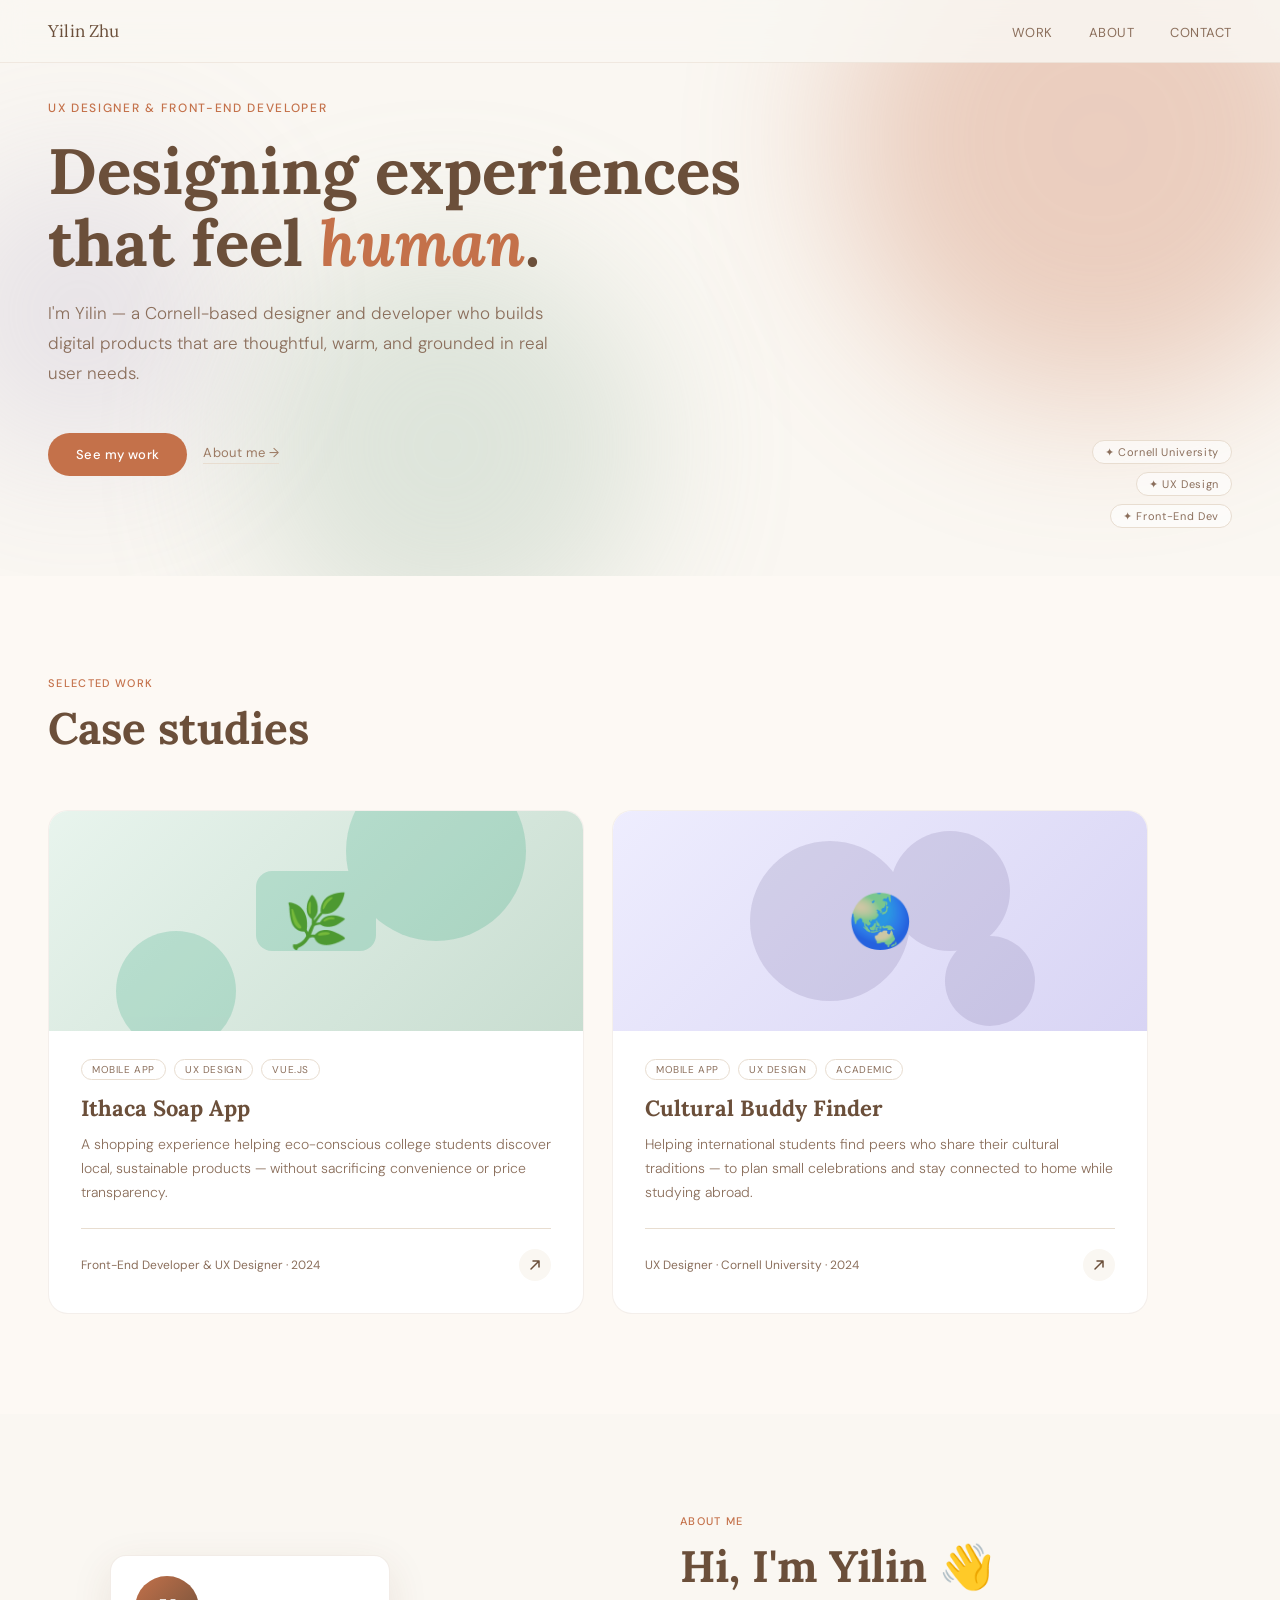
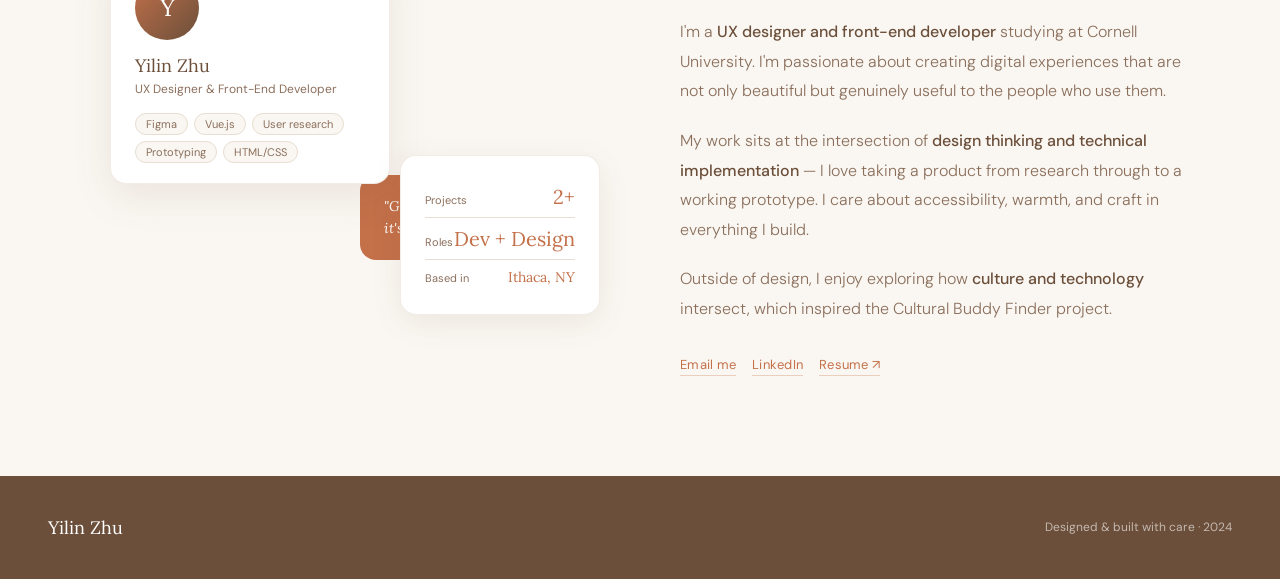
==== index.html @ 204268f4 "Edit the css style and connect all pages" ====
<!DOCTYPE html>
<html lang="en">
<head>
  <meta charset="UTF-8">
  <meta name="viewport" content="width=device-width, initial-scale=1.0">
  <title>Yilin Zhu — Portfolio</title>
  <link href="https://fonts.googleapis.com/css2?family=Lora:ital,wght@0,400;0,500;1,400&family=DM+Sans:wght@300;400;500&display=swap" rel="stylesheet">
  <link rel="stylesheet" href="styles/style.css">
</head>
<body>

  <!-- NAV -->
  <nav>
    <div class="nav-name">Yilin Zhu</div>
    <ul class="nav-links">
      <li><a href="#work">Work</a></li>
      <li><a href="#about">About</a></li>
      <li><a href="mailto:hello@yilinzhu.com">Contact</a></li>
    </ul>
  </nav>

  <!-- HERO -->
  <section class="hero" id="home">
    <div class="hero-bg">
      <div class="hero-blob hero-blob-1"></div>
      <div class="hero-blob hero-blob-2"></div>
      <div class="hero-blob hero-blob-3"></div>
    </div>
    <div class="hero-content">
      <p class="hero-eyebrow">UX Designer & Front-End Developer</p>
      <h1 class="hero-title">
        Designing experiences<br>
        that feel <em>human</em>.
      </h1>
      <p class="hero-desc">
        I'm Yilin — a Cornell-based designer and developer who builds digital products that are thoughtful, warm, and grounded in real user needs.
      </p>
      <div class="hero-cta">
        <a href="#work" class="btn-primary">See my work</a>
        <a href="#about" class="btn-ghost">About me →</a>
      </div>
    </div>
    <div class="hero-tags">
      <span class="hero-tag">✦ Cornell University</span>
      <span class="hero-tag">✦ UX Design</span>
      <span class="hero-tag">✦ Front-End Dev</span>
    </div>
  </section>

  <!-- CASE STUDIES -->
  <section class="cases" id="work">
    <div class="section-label">Selected work</div>
    <h2 class="section-title">Case studies</h2>

    <div class="cases-grid">

      <!-- Ithaca Soap -->
      <a class="case-card reveal" href="ithaca-soap.html" tabindex="0">
        <div class="case-thumb case-thumb-soap">
          <div class="case-thumb-decoration">
            <svg viewBox="0 0 400 220" xmlns="http://www.w3.org/2000/svg">
              <circle cx="320" cy="40" r="90" fill="#1D9E75"/>
              <circle cx="60" cy="180" r="60" fill="#1D9E75"/>
              <rect x="140" y="60" width="120" height="80" rx="16" fill="#1D9E75"/>
            </svg>
          </div>
          <span>🌿</span>
        </div>
        <div class="case-body">
          <div class="case-tags">
            <span class="case-tag">Mobile app</span>
            <span class="case-tag">UX design</span>
            <span class="case-tag">Vue.js</span>
          </div>
          <h3 class="case-title">Ithaca Soap App</h3>
          <p class="case-desc">A shopping experience helping eco-conscious college students discover local, sustainable products — without sacrificing convenience or price transparency.</p>
          <div class="case-footer">
            <span class="case-role">Front-End Developer & UX Designer · 2024</span>
            <div class="case-arrow">
              <svg width="14" height="14" viewBox="0 0 14 14" fill="none">
                <path d="M3 11L11 3M11 3H5M11 3V9" stroke="var(--brown)" stroke-width="1.5" stroke-linecap="round" stroke-linejoin="round"/>
              </svg>
            </div>
          </div>
        </div>
      </a>

      <!-- Cultural Buddy -->
      <a class="case-card reveal" href="cultural-buddy.html" tabindex="0" style="transition-delay: 0.1s">
        <div class="case-thumb case-thumb-buddy">
          <div class="case-thumb-decoration">
            <svg viewBox="0 0 400 220" xmlns="http://www.w3.org/2000/svg">
              <circle cx="150" cy="110" r="80" fill="#7A6E9E"/>
              <circle cx="270" cy="80" r="60" fill="#7A6E9E"/>
              <circle cx="310" cy="170" r="45" fill="#7A6E9E"/>
            </svg>
          </div>
          <span>🌏</span>
        </div>
        <div class="case-body">
          <div class="case-tags">
            <span class="case-tag">Mobile app</span>
            <span class="case-tag">UX design</span>
            <span class="case-tag">Academic</span>
          </div>
          <h3 class="case-title">Cultural Buddy Finder</h3>
          <p class="case-desc">Helping international students find peers who share their cultural traditions — to plan small celebrations and stay connected to home while studying abroad.</p>
          <div class="case-footer">
            <span class="case-role">UX Designer · Cornell University · 2024</span>
            <div class="case-arrow">
              <svg width="14" height="14" viewBox="0 0 14 14" fill="none">
                <path d="M3 11L11 3M11 3H5M11 3V9" stroke="var(--brown)" stroke-width="1.5" stroke-linecap="round" stroke-linejoin="round"/>
              </svg>
            </div>
          </div>
        </div>
      </a>

    </div>
  </section>

  <!-- ABOUT -->
  <section id="about" style="background: var(--cream);">
    <div class="about">
      <div class="about-visual reveal">
        <div class="about-card about-card-main">
          <div class="about-avatar">Y</div>
          <div class="about-card-name">Yilin Zhu</div>
          <div class="about-card-role">UX Designer & Front-End Developer</div>
          <div class="about-card-skills">
            <span class="skill-chip">Figma</span>
            <span class="skill-chip">Vue.js</span>
            <span class="skill-chip">User research</span>
            <span class="skill-chip">Prototyping</span>
            <span class="skill-chip">HTML/CSS</span>
          </div>
        </div>
        <div class="about-card about-card-stats">
          <div class="stat-row">
            <span class="stat-label">Projects</span>
            <span class="stat-num">2+</span>
          </div>
          <div class="stat-row">
            <span class="stat-label">Roles</span>
            <span class="stat-num">Dev + Design</span>
          </div>
          <div class="stat-row">
            <span class="stat-label">Based in</span>
            <span class="stat-num" style="font-size:14px">Ithaca, NY</span>
          </div>
        </div>
        <div class="about-card about-card-quote">
          <p>"Good design is felt before it's understood."</p>
        </div>
      </div>
      <div class="about-text reveal" style="transition-delay: 0.15s">
        <div class="section-label">About me</div>
        <h2 class="section-title" style="margin-bottom: 24px;">Hi, I'm Yilin 👋</h2>
        <p>I'm a <strong>UX designer and front-end developer</strong> studying at Cornell University. I'm passionate about creating digital experiences that are not only beautiful but genuinely useful to the people who use them.</p>
        <p>My work sits at the intersection of <strong>design thinking and technical implementation</strong> — I love taking a product from research through to a working prototype. I care about accessibility, warmth, and craft in everything I build.</p>
        <p>Outside of design, I enjoy exploring how <strong>culture and technology</strong> intersect, which inspired the Cultural Buddy Finder project.</p>
        <div class="about-links">
          <a href="mailto:hello@yilinzhu.com" class="about-link">Email me</a>
          <a href="#" class="about-link">LinkedIn</a>
          <a href="#" class="about-link">Resume ↗</a>
        </div>
      </div>
    </div>
  </section>

  <!-- FOOTER -->
  <footer>
    <div class="footer-name">Yilin Zhu</div>
    <div class="footer-note">Designed & built with care · 2024</div>
  </footer>

  <script>
    // Scroll reveal
    const reveals = document.querySelectorAll('.reveal');
    const observer = new IntersectionObserver((entries) => {
      entries.forEach(entry => {
        if (entry.isIntersecting) {
          entry.target.classList.add('visible');
        }
      });
    }, { threshold: 0.12 });

    reveals.forEach(el => observer.observe(el));
  </script>

</body>
</html>
---- styles/style.css ----
/* ==========================================
   UNIFIED STYLESHEET FOR PORTFOLIO
   ========================================== */

:root {
  --cream: #FAF7F2;
  --warm-white: #FDF9F4;
  --sand: #E8DDD0;
  --terracotta: #C4714A;
  --terracotta-light: #D4896A;
  --brown: #6B4F3A;
  --brown-light: #9C7A63;
  --text: #2E1F14;
  --text-muted: #8B6F5C;
  --accent: #7A6E9E;
  --accent-light: #C8C2DC;
  --green: #6B8F71;
  --green-light: #C8DDD0;
}

* { margin: 0; padding: 0; box-sizing: border-box; }
html { scroll-behavior: smooth; }

body {
  font-family: 'DM Sans', sans-serif;
  background: var(--cream);
  color: var(--text);
  overflow-x: hidden;
}

/* ==========================================
   NAVIGATION
   ========================================== */
nav {
  position: fixed;
  top: 0; left: 0; right: 0;
  z-index: 100;
  padding: 20px 48px;
  display: flex;
  justify-content: space-between;
  align-items: center;
  background: rgba(250, 247, 242, 0.85);
  backdrop-filter: blur(12px);
  border-bottom: 1px solid rgba(180,150,120,0.15);
}

.nav-name {
  font-family: 'Lora', serif;
  font-size: 17px;
  color: var(--brown);
  text-decoration: none;
  letter-spacing: 0.01em;
}

.nav-links {
  display: flex;
  gap: 36px;
  list-style: none;
}

.nav-links a {
  font-size: 13px;
  font-weight: 400;
  color: var(--text-muted);
  text-decoration: none;
  letter-spacing: 0.04em;
  text-transform: uppercase;
  transition: color 0.2s;
}

.nav-links a:hover { color: var(--terracotta); }

.nav-back {
  font-size: 13px;
  color: var(--text-muted);
  text-decoration: none;
  display: flex;
  align-items: center;
  gap: 6px;
  transition: color 0.2s;
}
.nav-back:hover { color: var(--terracotta); }

/* ==========================================
   HERO SECTION
   ========================================== */
.hero {
  position: relative;
  overflow: hidden;
}

/* Hero for index.html */
.hero-homepage {
  min-height: 100vh;
  display: flex;
  align-items: center;
  padding: 120px 48px 80px;
}

/* Hero backgrounds */
.hero-bg {
  position: absolute;
  inset: 0;
  z-index: 0;
}

.hero-blob {
  position: absolute;
  border-radius: 50%;
  filter: blur(80px);
  opacity: 0.35;
}

.hero-blob-1 {
  width: 520px; height: 520px;
  background: radial-gradient(circle, #D4896A, #C4714A);
  top: -120px; right: -80px;
}

.hero-blob-2 {
  width: 380px; height: 380px;
  background: radial-gradient(circle, var(--green-light), var(--green));
  bottom: -60px; left: 20%;
}

.hero-blob-3 {
  width: 280px; height: 280px;
  background: radial-gradient(circle, var(--accent-light), var(--accent));
  top: 30%; left: -60px;
  opacity: 0.25;
}

.hero-content {
  position: relative;
  z-index: 1;
  max-width: 780px;
}

.hero-eyebrow {
  font-size: 12px;
  letter-spacing: 0.14em;
  text-transform: uppercase;
  color: var(--terracotta);
  margin-bottom: 20px;
  font-weight: 500;
  opacity: 0;
  animation: fadeUp 0.7s ease forwards 0.1s;
}

.hero-title {
  font-family: 'Lora', serif;
  font-size: clamp(44px, 6vw, 76px);
  line-height: 1.12;
  color: var(--brown);
  margin-bottom: 28px;
  opacity: 0;
  animation: fadeUp 0.7s ease forwards 0.25s;
}

.hero-title em {
  font-style: italic;
  color: var(--terracotta);
}

.hero h1 {
  font-family: 'Lora', serif;
  font-size: clamp(36px, 5vw, 64px);
  color: var(--brown);
  line-height: 1.12;
  margin-bottom: 20px;
}

.hero-desc {
  font-size: 17px;
  line-height: 1.75;
  color: var(--text-muted);
  max-width: 520px;
  margin-bottom: 44px;
  font-weight: 300;
  opacity: 0;
  animation: fadeUp 0.7s ease forwards 0.4s;
}

.hero-summary {
  font-size: 17px;
  line-height: 1.8;
  color: var(--text-muted);
  max-width: 560px;
  font-weight: 300;
  margin-bottom: 48px;
}

.hero-meta {
  display: flex;
  gap: 8px;
  flex-wrap: wrap;
  margin-bottom: 20px;
}

.pill {
  font-size: 11px;
  letter-spacing: 0.06em;
  text-transform: uppercase;
  padding: 4px 12px;
  border-radius: 20px;
  border: 1px solid rgba(122,110,158,0.35);
  color: var(--accent);
  background: rgba(122,110,158,0.08);
}

.hero-meta-grid {
  display: grid;
  grid-template-columns: repeat(3, auto);
  gap: 40px;
  max-width: 540px;
  margin: 0 auto;
}

.hero-buddy .hero-meta-grid,
.hero-soap .hero-meta-grid {
  justify-items: center;
}

.meta-item-label {
  font-size: 10px;
  letter-spacing: 0.1em;
  text-transform: uppercase;
  color: var(--text-muted);
  margin-bottom: 4px;
}

.meta-item-value {
  font-size: 14px;
  color: var(--brown);
  font-weight: 400;
}

.hero-cta {
  display: flex;
  gap: 16px;
  align-items: center;
  opacity: 0;
  animation: fadeUp 0.7s ease forwards 0.55s;
}

.hero-tags {
  position: absolute;
  bottom: 48px;
  right: 48px;
  display: flex;
  flex-direction: column;
  gap: 8px;
  align-items: flex-end;
  opacity: 0;
  animation: fadeUp 0.7s ease forwards 0.7s;
}

.hero-tag {
  font-size: 11px;
  letter-spacing: 0.06em;
  color: var(--text-muted);
  background: rgba(255,255,255,0.6);
  border: 1px solid var(--sand);
  border-radius: 20px;
  padding: 4px 12px;
}

/* Hero backgrounds for case study pages */
.hero-soap {
  padding: 140px 48px 80px;
  background: linear-gradient(160deg, #E8F4ED 0%, var(--cream) 60%);
  text-align: center;
  display: flex;
  flex-direction: column;
  align-items: center;
}

.hero-buddy {
  padding: 140px 48px 80px;
  background: linear-gradient(160deg, #EEEDFE 0%, var(--cream) 65%);
  text-align: center;
  display: flex;
  flex-direction: column;
  align-items: center;
}

.hero-soap::after {
  content: '';
  position: absolute;
  width: 500px; height: 500px;
  border-radius: 50%;
  background: radial-gradient(circle, rgba(107,143,113,0.18), transparent);
  top: -100px; right: -100px;
  pointer-events: none;
}

.hero-buddy::after {
  content: '';
  position: absolute;
  width: 500px; height: 500px;
  border-radius: 50%;
  background: radial-gradient(circle, rgba(122,110,158,0.15), transparent);
  top: -100px; right: -100px;
  pointer-events: none;
}

/* ==========================================
   BUTTONS
   ========================================== */
.btn-primary {
  display: inline-block;
  padding: 13px 28px;
  background: var(--terracotta);
  color: white;
  border-radius: 32px;
  text-decoration: none;
  font-size: 13px;
  font-weight: 500;
  letter-spacing: 0.03em;
  transition: background 0.2s, transform 0.2s;
}

.btn-primary:hover {
  background: var(--terracotta-light);
  transform: translateY(-2px);
}

.btn-ghost {
  font-size: 13px;
  color: var(--brown-light);
  text-decoration: none;
  letter-spacing: 0.03em;
  border-bottom: 1px solid var(--sand);
  padding-bottom: 2px;
  transition: color 0.2s, border-color 0.2s;
}

.btn-ghost:hover {
  color: var(--terracotta);
  border-color: var(--terracotta);
}

/* ==========================================
   SECTIONS & CONTENT
   ========================================== */
section {
  padding: 100px 48px;
}

.content {
  max-width: 760px;
  margin: 0 auto;
  padding: 80px 48px;
}

.section {
  margin-bottom: 72px;
}

.section-label {
  font-size: 11px;
  letter-spacing: 0.12em;
  text-transform: uppercase;
  color: var(--terracotta);
  font-weight: 500;
  margin-bottom: 12px;
}

.section-title {
  font-family: 'Lora', serif;
  font-size: clamp(28px, 3.5vw, 44px);
  color: var(--brown);
  line-height: 1.2;
  margin-bottom: 56px;
}

.section h2 {
  font-family: 'Lora', serif;
  font-size: 28px;
  color: var(--brown);
  margin-bottom: 20px;
  line-height: 1.3;
}

.section p {
  font-size: 15px;
  line-height: 1.85;
  color: var(--text-muted);
  font-weight: 300;
  margin-bottom: 16px;
}

.section p:last-child { margin-bottom: 0; }

/* ==========================================
   CASE STUDIES (INDEX PAGE)
   ========================================== */
.cases { background: var(--warm-white); }

.cases-grid {
  display: grid;
  grid-template-columns: repeat(2, 1fr);
  gap: 28px;
  max-width: 1100px;
}

.case-card {
  background: white;
  border-radius: 20px;
  overflow: hidden;
  border: 1px solid rgba(180,150,120,0.15);
  transition: transform 0.3s ease, box-shadow 0.3s ease;
  cursor: pointer;
  text-decoration: none;
  display: block;
  color: inherit;
}

.case-card:hover {
  transform: translateY(-6px);
  box-shadow: 0 24px 60px rgba(100,60,30,0.12);
}

.case-thumb {
  height: 220px;
  display: flex;
  align-items: center;
  justify-content: center;
  font-size: 52px;
  position: relative;
  overflow: hidden;
}

.case-thumb-soap {
  background: linear-gradient(135deg, #E8F4ED 0%, #C8DDD0 100%);
}

.case-thumb-buddy {
  background: linear-gradient(135deg, #EEEDFE 0%, #D8D4F4 100%);
}

.case-thumb-decoration {
  position: absolute;
  inset: 0;
  opacity: 0.2;
}

.case-thumb-decoration svg { width: 100%; height: 100%; }

.case-body { padding: 28px 32px 32px; }

.case-tags {
  display: flex;
  gap: 8px;
  flex-wrap: wrap;
  margin-bottom: 14px;
}

.case-tag {
  font-size: 10px;
  letter-spacing: 0.06em;
  text-transform: uppercase;
  padding: 3px 10px;
  border-radius: 20px;
  border: 1px solid var(--sand);
  color: var(--text-muted);
}

.case-title {
  font-family: 'Lora', serif;
  font-size: 22px;
  color: var(--brown);
  margin-bottom: 10px;
  line-height: 1.3;
}

.case-desc {
  font-size: 14px;
  line-height: 1.7;
  color: var(--text-muted);
  font-weight: 300;
}

.case-footer {
  display: flex;
  justify-content: space-between;
  align-items: center;
  margin-top: 24px;
  padding-top: 20px;
  border-top: 1px solid var(--sand);
}

.case-role {
  font-size: 12px;
  color: var(--text-muted);
}

.case-arrow {
  width: 32px;
  height: 32px;
  border-radius: 50%;
  background: var(--cream);
  display: flex;
  align-items: center;
  justify-content: center;
  transition: background 0.2s, transform 0.2s;
}

.case-card:hover .case-arrow {
  background: var(--terracotta);
}

.case-card:hover .case-arrow svg path {
  stroke: white;
}

/* ==========================================
   ABOUT SECTION
   ========================================== */
.about {
  display: grid;
  grid-template-columns: 1fr 1fr;
  gap: 80px;
  align-items: center;
  max-width: 1100px;
  margin: 0 auto;
}

.about-visual {
  position: relative;
  height: 460px;
}

.about-card {
  position: absolute;
  background: white;
  border-radius: 16px;
  border: 1px solid rgba(180,150,120,0.18);
  padding: 20px 24px;
}

.about-card-main {
  width: 280px;
  top: 40px;
  left: 20px;
  z-index: 2;
  box-shadow: 0 12px 40px rgba(100,60,30,0.1);
}

.about-avatar {
  width: 64px;
  height: 64px;
  border-radius: 50%;
  background: linear-gradient(135deg, var(--terracotta), var(--brown));
  display: flex;
  align-items: center;
  justify-content: center;
  font-family: 'Lora', serif;
  font-size: 24px;
  color: white;
  margin-bottom: 14px;
}

.about-card-name {
  font-family: 'Lora', serif;
  font-size: 18px;
  color: var(--brown);
  margin-bottom: 4px;
}

.about-card-role {
  font-size: 12px;
  color: var(--text-muted);
  margin-bottom: 16px;
}

.about-card-skills {
  display: flex;
  flex-wrap: wrap;
  gap: 6px;
}

.skill-chip {
  font-size: 11px;
  padding: 3px 10px;
  border-radius: 20px;
  background: var(--cream);
  border: 1px solid var(--sand);
  color: var(--text-muted);
}

.about-card-stats {
  width: 200px;
  bottom: 60px;
  right: 0;
  z-index: 3;
  box-shadow: 0 8px 32px rgba(100,60,30,0.09);
}

.stat-row {
  display: flex;
  justify-content: space-between;
  align-items: baseline;
  padding: 8px 0;
  border-bottom: 1px solid var(--sand);
}

.stat-row:last-child { border-bottom: none; }

.stat-num {
  font-family: 'Lora', serif;
  font-size: 20px;
  color: var(--terracotta);
}

.stat-label {
  font-size: 11px;
  color: var(--text-muted);
}

.about-card-quote {
  width: 220px;
  top: 260px;
  right: 20px;
  background: var(--terracotta);
  border: none;
  z-index: 1;
}

.about-card-quote p {
  font-family: 'Lora', serif;
  font-style: italic;
  font-size: 14px;
  color: white;
  line-height: 1.6;
}

.about-text p {
  font-size: 16px;
  line-height: 1.85;
  color: var(--text-muted);
  font-weight: 300;
  margin-bottom: 20px;
}

.about-text p strong {
  color: var(--brown);
  font-weight: 500;
}

.about-links {
  display: flex;
  gap: 16px;
  margin-top: 32px;
}

.about-link {
  font-size: 13px;
  color: var(--terracotta);
  text-decoration: none;
  border-bottom: 1px solid rgba(196,113,74,0.3);
  padding-bottom: 2px;
  letter-spacing: 0.02em;
  transition: border-color 0.2s;
}

.about-link:hover { border-color: var(--terracotta); }

/* ==========================================
   CASE STUDY CONTENT
   ========================================== */

/* Callout boxes */
.callout {
  background: var(--warm-white);
  border-left: 3px solid var(--accent);
  border-radius: 0 12px 12px 0;
  padding: 20px 24px;
  margin: 24px 0;
}

.callout p {
  font-family: 'Lora', serif;
  font-style: italic;
  font-size: 16px;
  color: var(--brown);
  line-height: 1.7;
  margin: 0;
}

/* Challenges */
.challenges { margin-top: 20px; display: flex; flex-direction: column; gap: 12px; }

.challenge-card {
  background: var(--warm-white);
  border: 1px solid var(--sand);
  border-radius: 12px;
  padding: 18px 20px;
  display: grid;
  grid-template-columns: 32px 1fr;
  gap: 14px;
  align-items: start;
}

.challenge-num {
  width: 28px; height: 28px;
  border-radius: 50%;
  background: rgba(122,110,158,0.12);
  display: flex;
  align-items: center;
  justify-content: center;
  font-size: 12px;
  font-weight: 500;
  color: var(--accent);
  flex-shrink: 0;
}

.challenge-title {
  font-size: 14px;
  font-weight: 500;
  color: var(--brown);
  margin-bottom: 4px;
}

.challenge-desc {
  font-size: 13px;
  line-height: 1.65;
  color: var(--text-muted);
  font-weight: 300;
}

/* Insights */
.insights-list { margin-top: 20px; display: flex; flex-direction: column; gap: 10px; }

.insight-item {
  display: flex;
  gap: 12px;
  align-items: start;
  padding: 14px 18px;
  background: var(--warm-white);
  border-radius: 10px;
  border: 1px solid var(--sand);
}

.insight-dot {
  width: 8px; height: 8px;
  border-radius: 50%;
  background: var(--accent);
  flex-shrink: 0;
  margin-top: 5px;
}

.insight-text {
  font-size: 14px;
  line-height: 1.65;
  color: var(--text-muted);
  font-weight: 300;
}

/* Persona cards */
.persona-card {
  background: var(--warm-white);
  border: 1px solid var(--sand);
  border-radius: 16px;
  padding: 28px;
  display: grid;
  grid-template-columns: auto 1fr;
  gap: 24px;
  align-items: start;
  margin-top: 20px;
}

.persona-avatar {
  width: 72px; height: 72px;
  border-radius: 50%;
  background: linear-gradient(135deg, var(--accent-light), var(--accent));
  display: flex;
  align-items: center;
  justify-content: center;
  font-size: 28px;
}

.persona-name {
  font-family: 'Lora', serif;
  font-size: 18px;
  color: var(--brown);
  margin-bottom: 4px;
}

.persona-role {
  font-size: 13px;
  color: var(--text-muted);
  margin-bottom: 14px;
}

.persona-needs { list-style: none; }

.persona-needs li {
  font-size: 13px;
  color: var(--text-muted);
  line-height: 1.6;
  padding: 4px 0 4px 16px;
  position: relative;
}

.persona-needs li::before {
  content: '✦';
  position: absolute;
  left: 0;
  font-size: 8px;
  color: var(--accent);
  top: 7px;
}

.persona-note {
  margin-top: 16px;
  padding: 14px 16px;
  background: rgba(122,110,158,0.08);
  border-radius: 8px;
  font-size: 13px;
  line-height: 1.6;
  color: var(--brown-light);
  font-style: italic;
  grid-column: 1 / -1;
}

/* Goals grid */
.goals-grid {
  display: grid;
  grid-template-columns: 1fr 1fr;
  gap: 14px;
  margin-top: 20px;
}

.goal-card {
  background: var(--warm-white);
  border: 1px solid var(--sand);
  border-radius: 12px;
  padding: 20px;
}

.goal-icon { font-size: 20px; margin-bottom: 10px; }

.goal-title {
  font-size: 14px;
  font-weight: 500;
  color: var(--brown);
  margin-bottom: 6px;
}

.goal-desc {
  font-size: 13px;
  line-height: 1.65;
  color: var(--text-muted);
  font-weight: 300;
}

/* IA Diagram */
.ia-diagram {
  margin-top: 24px;
  background: var(--warm-white);
  border: 1px solid var(--sand);
  border-radius: 16px;
  padding: 32px 24px;
  overflow-x: auto;
}

.ia-root {
  display: flex;
  justify-content: center;
  margin-bottom: 0;
}

.ia-node-root {
  background: var(--accent);
  color: white;
  font-size: 13px;
  font-weight: 500;
  padding: 10px 20px;
  border-radius: 8px;
  text-align: center;
}

.ia-connector-down {
  width: 1px;
  height: 24px;
  background: var(--sand);
  margin: 0 auto;
}

.ia-tabs {
  display: grid;
  grid-template-columns: repeat(4, 1fr);
  gap: 12px;
  position: relative;
}

.ia-tabs::before {
  content: '';
  position: absolute;
  top: 0; left: 12.5%; right: 12.5%;
  height: 1px;
  background: var(--sand);
}

.ia-tab-col { display: flex; flex-direction: column; align-items: center; }

.ia-connector-col {
  width: 1px;
  height: 20px;
  background: var(--sand);
}

.ia-node-tab {
  background: white;
  border: 1.5px solid var(--accent-light);
  color: var(--accent);
  font-size: 13px;
  font-weight: 500;
  padding: 8px 16px;
  border-radius: 8px;
  text-align: center;
  width: 100%;
  margin-bottom: 0;
}

.ia-children { display: flex; flex-direction: column; align-items: center; gap: 0; width: 100%; }

.ia-node-child {
  background: var(--cream);
  border: 1px solid var(--sand);
  color: var(--text-muted);
  font-size: 12px;
  padding: 6px 12px;
  border-radius: 6px;
  text-align: center;
  width: 90%;
  margin-top: 8px;
}

.ia-node-deep {
  background: rgba(122,110,158,0.1);
  border: 1px solid rgba(122,110,158,0.25);
  color: var(--accent);
  font-size: 11px;
  padding: 5px 10px;
  border-radius: 6px;
  text-align: center;
  width: 85%;
  margin-top: 6px;
}

/* Process steps */
.process-steps { margin-top: 20px; }

.process-step {
  display: grid;
  grid-template-columns: 40px 1fr;
  gap: 16px;
  margin-bottom: 8px;
  align-items: start;
}

.step-num {
  width: 32px; height: 32px;
  border-radius: 50%;
  background: white;
  border: 1px solid var(--sand);
  display: flex;
  align-items: center;
  justify-content: center;
  font-size: 13px;
  font-weight: 500;
  color: var(--text-muted);
  flex-shrink: 0;
  margin-top: 2px;
}

.step-body { padding-bottom: 24px; border-bottom: 1px solid var(--sand); }
.process-step:last-child .step-body { border-bottom: none; }

.step-title {
  font-size: 15px;
  font-weight: 500;
  color: var(--brown);
  margin-bottom: 6px;
}

.step-desc {
  font-size: 14px;
  line-height: 1.7;
  color: var(--text-muted);
  font-weight: 300;
}

.step-tag {
  display: inline-block;
  font-size: 11px;
  padding: 2px 8px;
  border-radius: 4px;
  background: var(--cream);
  border: 1px solid var(--sand);
  color: var(--text-muted);
  margin-top: 8px;
}

/* Screens grid */
.screens-grid {
  display: grid;
  grid-template-columns: repeat(2, 1fr);
  gap: 20px;
  margin-top: 24px;
}

.screen-card {
  background: linear-gradient(160deg, #EEEDFE, #D8D4F4);
  border-radius: 16px;
  height: 200px;
  display: flex;
  align-items: center;
  justify-content: center;
  flex-direction: column;
  gap: 10px;
  border: 1px solid rgba(122,110,158,0.2);
}

.screens-grid .screen-card.soap-theme {
  background: linear-gradient(160deg, #E8F4ED, #C8DDD0);
  border: 1px solid rgba(107,143,113,0.2);
}

.screen-emoji { font-size: 36px; }

.screen-label {
  font-size: 13px;
  color: var(--brown);
  font-weight: 500;
}

/* ==========================================
   CASE NAVIGATION
   ========================================== */
.case-nav {
  border-top: 1px solid var(--sand);
  padding: 48px;
  display: flex;
  justify-content: space-between;
  align-items: center;
  max-width: 760px;
  margin: 0 auto;
}

.case-nav a {
  font-size: 14px;
  color: var(--terracotta);
  text-decoration: none;
  display: flex;
  align-items: center;
  gap: 8px;
  transition: gap 0.2s;
}

.case-nav a:hover { gap: 12px; }

/* ==========================================
   FOOTER
   ========================================== */
footer {
  background: var(--brown);
  color: rgba(255,255,255,0.6);
  padding: 40px 48px;
  display: flex;
  justify-content: space-between;
  align-items: center;
}

.footer-name {
  font-family: 'Lora', serif;
  font-size: 18px;
  color: white;
  text-decoration: none;
}

.footer-note { font-size: 12px; }

/* ==========================================
   ANIMATIONS & TRANSITIONS
   ========================================== */
@keyframes fadeUp {
  from { opacity: 0; transform: translateY(20px); }
  to   { opacity: 1; transform: translateY(0); }
}

.reveal {
  opacity: 0;
  transform: translateY(20px);
  transition: opacity 0.6s ease, transform 0.6s ease;
}

.reveal.visible {
  opacity: 1;
  transform: translateY(0);
}

/* ==========================================
   RESPONSIVE DESIGN
   ========================================== */
@media (max-width: 768px) {
  nav { padding: 14px 20px; }
  .nav-links { gap: 20px; }
  
  section { padding: 72px 24px; }
  .hero-homepage { padding: 100px 24px 72px; }
  .hero-tags { display: none; }
  
  .content { padding: 60px 24px; }
  
  .cases-grid { grid-template-columns: 1fr; }
  
  .about { grid-template-columns: 1fr; gap: 40px; }
  .about-visual { height: 300px; display: none; }
  
  .hero-meta-grid { grid-template-columns: 1fr 1fr; gap: 24px; }
  .goals-grid { grid-template-columns: 1fr; }
  .persona-card { grid-template-columns: 1fr; }
  .screens-grid { grid-template-columns: 1fr; }
  .ia-tabs { grid-template-columns: repeat(2, 1fr); }
  
  .case-nav { padding: 40px 24px; }
  
  footer { flex-direction: column; gap: 12px; text-align: center; }
}
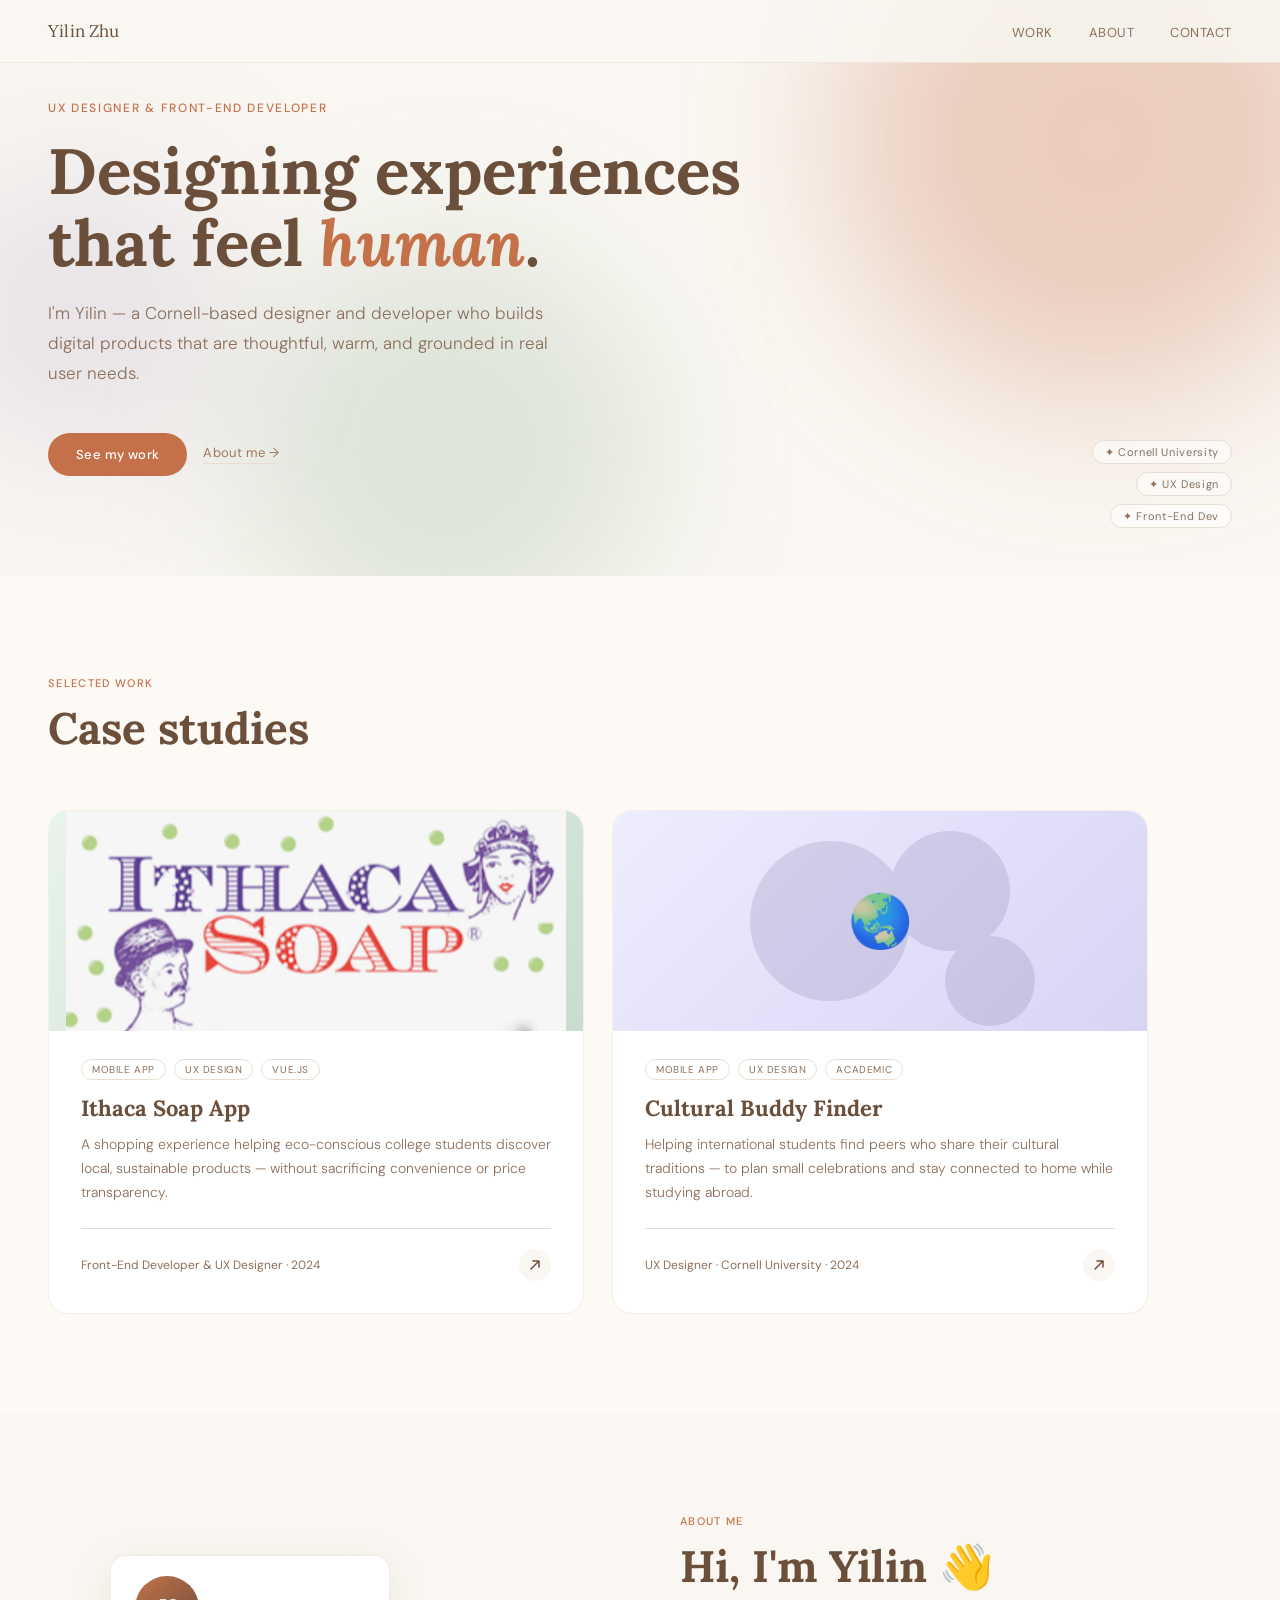
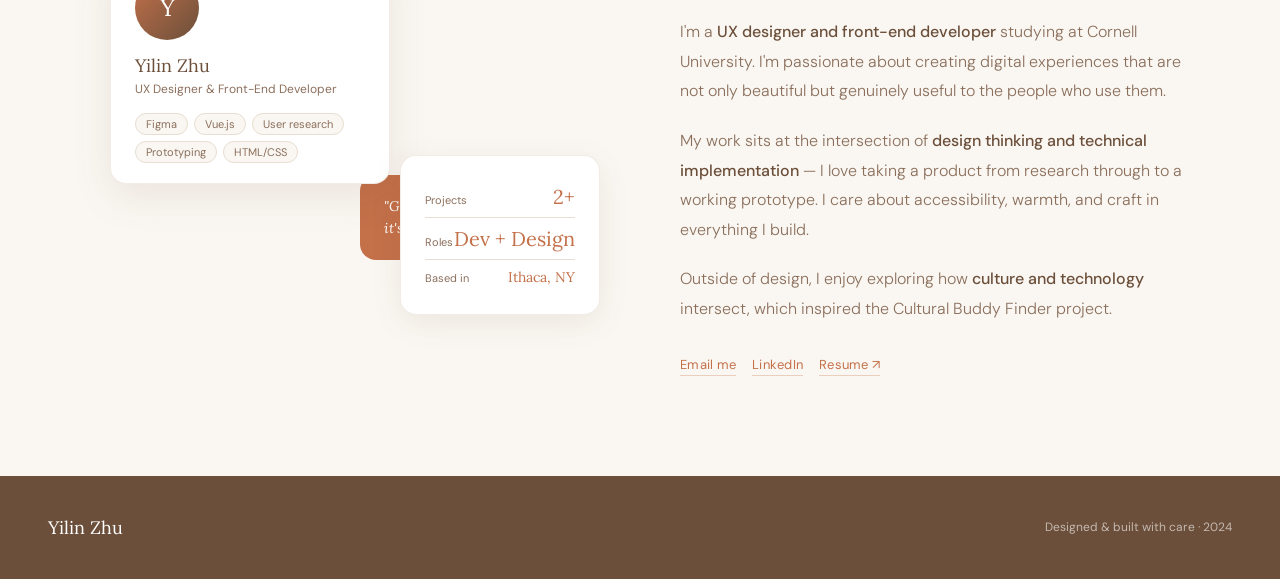
==== commit 616f30ea: "upload ithaca soap logo" ====
--- a/index.html
+++ b/index.html
@@ -64,7 +64,7 @@
               <rect x="140" y="60" width="120" height="80" rx="16" fill="#1D9E75"/>
             </svg>
           </div>
-          <span>🌿</span>
+          <img src="images/logo1.webp" alt="Ithaca Soap Logo" style="width: 500px; height: auto; z-index: 1; position: relative;">
         </div>
         <div class="case-body">
           <div class="case-tags">
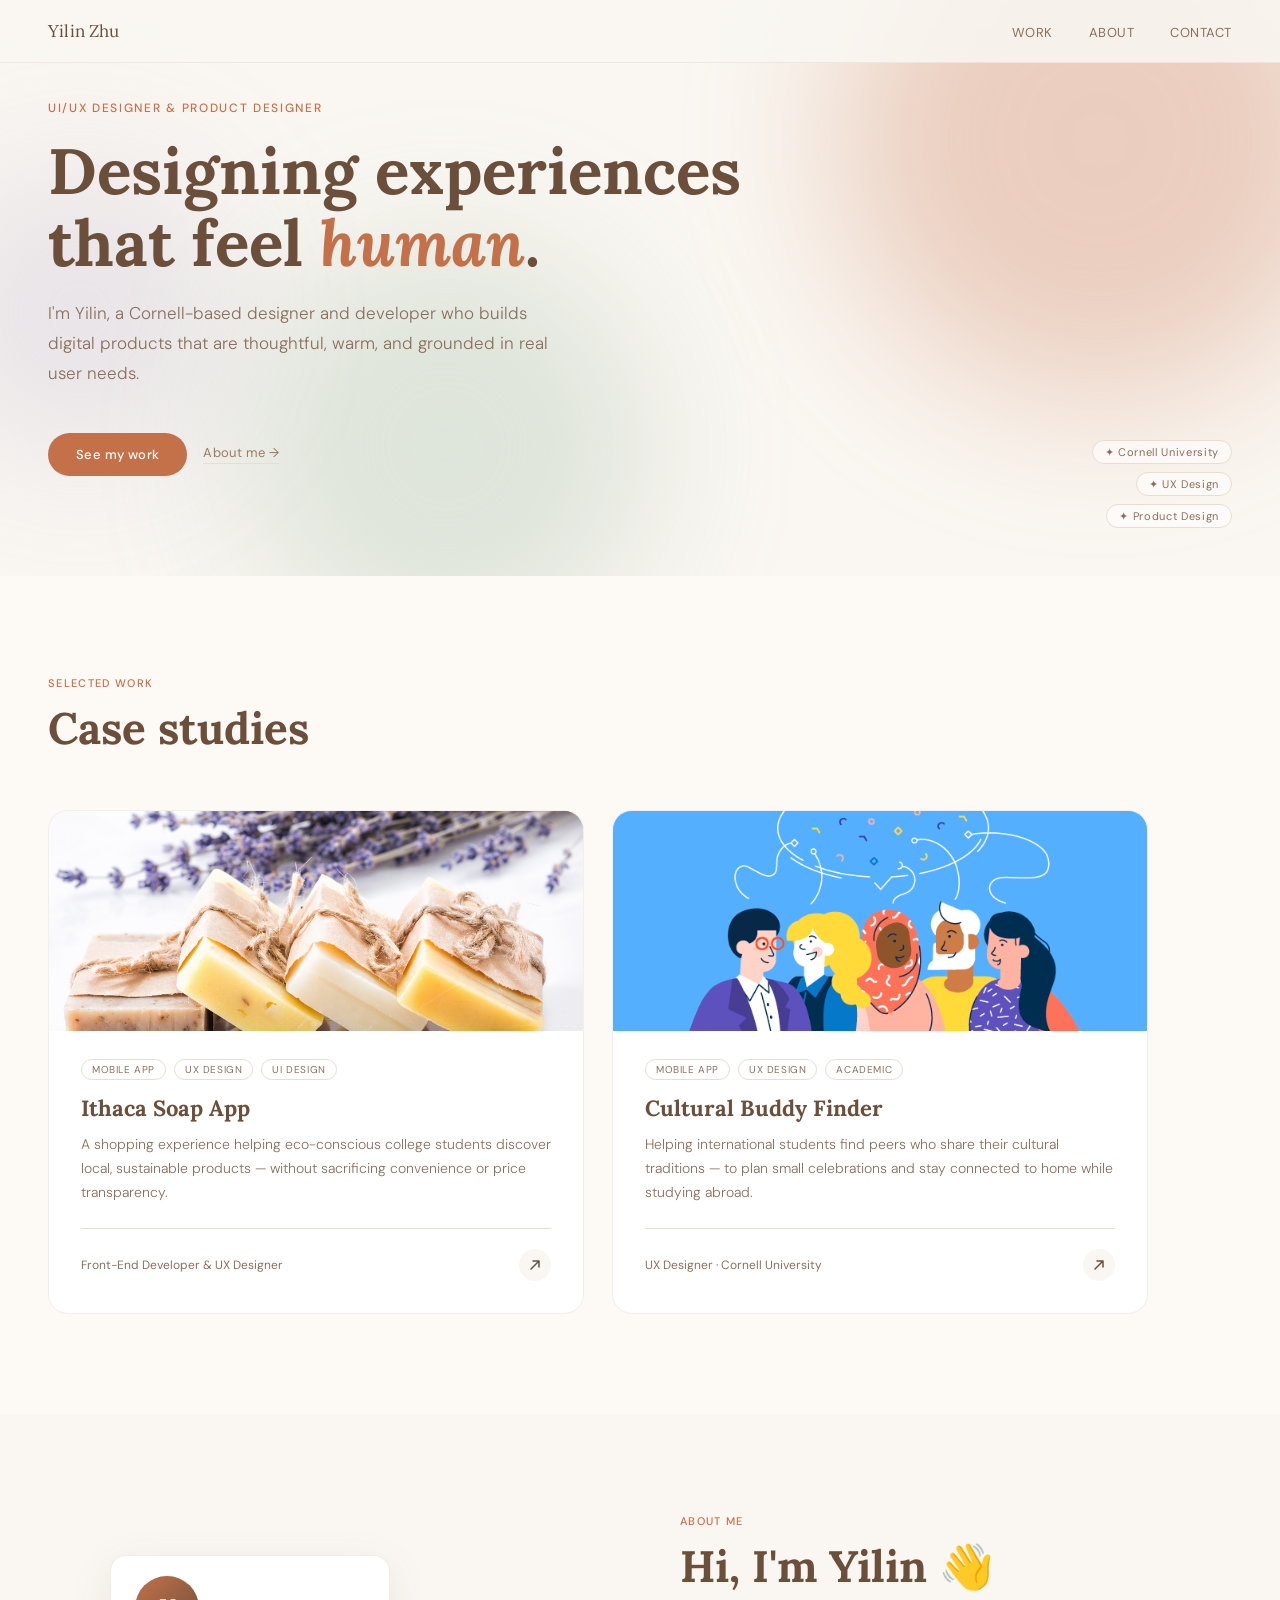
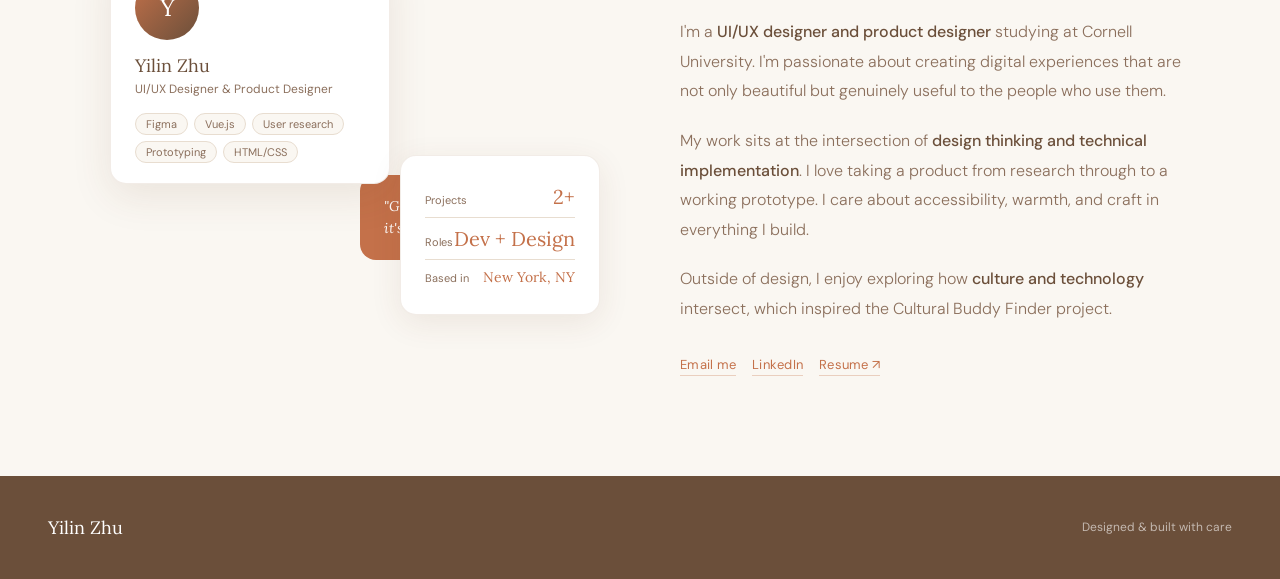
==== commit 4ddf5a3e: "added images and scrrenshots" ====
--- a/index.html
+++ b/index.html
@@ -27,13 +27,13 @@
       <div class="hero-blob hero-blob-3"></div>
     </div>
     <div class="hero-content">
-      <p class="hero-eyebrow">UX Designer & Front-End Developer</p>
+      <p class="hero-eyebrow">UI/UX Designer & Product Designer</p>
       <h1 class="hero-title">
         Designing experiences<br>
         that feel <em>human</em>.
       </h1>
       <p class="hero-desc">
-        I'm Yilin — a Cornell-based designer and developer who builds digital products that are thoughtful, warm, and grounded in real user needs.
+        I'm Yilin, a Cornell-based designer and developer who builds digital products that are thoughtful, warm, and grounded in real user needs.
       </p>
       <div class="hero-cta">
         <a href="#work" class="btn-primary">See my work</a>
@@ -43,7 +43,7 @@
     <div class="hero-tags">
       <span class="hero-tag">✦ Cornell University</span>
       <span class="hero-tag">✦ UX Design</span>
-      <span class="hero-tag">✦ Front-End Dev</span>
+      <span class="hero-tag">✦ Product Design</span>
     </div>
   </section>
 
@@ -64,18 +64,18 @@
               <rect x="140" y="60" width="120" height="80" rx="16" fill="#1D9E75"/>
             </svg>
           </div>
-          <img src="images/logo1.webp" alt="Ithaca Soap Logo" style="width: 500px; height: auto; z-index: 1; position: relative;">
+          <img src="images/eco-friendly.jpg" alt="Ithaca Soap Logo" style="width: 550px; height: auto; z-index: 1; position: relative;">
         </div>
         <div class="case-body">
           <div class="case-tags">
             <span class="case-tag">Mobile app</span>
             <span class="case-tag">UX design</span>
-            <span class="case-tag">Vue.js</span>
+            <span class="case-tag">UI design</span>
           </div>
           <h3 class="case-title">Ithaca Soap App</h3>
           <p class="case-desc">A shopping experience helping eco-conscious college students discover local, sustainable products — without sacrificing convenience or price transparency.</p>
           <div class="case-footer">
-            <span class="case-role">Front-End Developer & UX Designer · 2024</span>
+            <span class="case-role">Front-End Developer & UX Designer</span>
             <div class="case-arrow">
               <svg width="14" height="14" viewBox="0 0 14 14" fill="none">
                 <path d="M3 11L11 3M11 3H5M11 3V9" stroke="var(--brown)" stroke-width="1.5" stroke-linecap="round" stroke-linejoin="round"/>
@@ -95,7 +95,7 @@
               <circle cx="310" cy="170" r="45" fill="#7A6E9E"/>
             </svg>
           </div>
-          <span>🌏</span>
+          <img src="images/cross-cultural.webp" alt="Cultural Buddy" style="width: 550px; height: auto; z-index: 1; position: relative;">
         </div>
         <div class="case-body">
           <div class="case-tags">
@@ -106,7 +106,7 @@
           <h3 class="case-title">Cultural Buddy Finder</h3>
           <p class="case-desc">Helping international students find peers who share their cultural traditions — to plan small celebrations and stay connected to home while studying abroad.</p>
           <div class="case-footer">
-            <span class="case-role">UX Designer · Cornell University · 2024</span>
+            <span class="case-role">UX Designer · Cornell University</span>
             <div class="case-arrow">
               <svg width="14" height="14" viewBox="0 0 14 14" fill="none">
                 <path d="M3 11L11 3M11 3H5M11 3V9" stroke="var(--brown)" stroke-width="1.5" stroke-linecap="round" stroke-linejoin="round"/>
@@ -126,7 +126,7 @@
         <div class="about-card about-card-main">
           <div class="about-avatar">Y</div>
           <div class="about-card-name">Yilin Zhu</div>
-          <div class="about-card-role">UX Designer & Front-End Developer</div>
+          <div class="about-card-role">UI/UX Designer & Product Designer</div>
           <div class="about-card-skills">
             <span class="skill-chip">Figma</span>
             <span class="skill-chip">Vue.js</span>
@@ -146,7 +146,7 @@
           </div>
           <div class="stat-row">
             <span class="stat-label">Based in</span>
-            <span class="stat-num" style="font-size:14px">Ithaca, NY</span>
+            <span class="stat-num" style="font-size:14px">New York, NY</span>
           </div>
         </div>
         <div class="about-card about-card-quote">
@@ -156,11 +156,11 @@
       <div class="about-text reveal" style="transition-delay: 0.15s">
         <div class="section-label">About me</div>
         <h2 class="section-title" style="margin-bottom: 24px;">Hi, I'm Yilin 👋</h2>
-        <p>I'm a <strong>UX designer and front-end developer</strong> studying at Cornell University. I'm passionate about creating digital experiences that are not only beautiful but genuinely useful to the people who use them.</p>
-        <p>My work sits at the intersection of <strong>design thinking and technical implementation</strong> — I love taking a product from research through to a working prototype. I care about accessibility, warmth, and craft in everything I build.</p>
+        <p>I'm a <strong>UI/UX designer and product designer</strong> studying at Cornell University. I'm passionate about creating digital experiences that are not only beautiful but genuinely useful to the people who use them.</p>
+        <p>My work sits at the intersection of <strong>design thinking and technical implementation</strong>. I love taking a product from research through to a working prototype. I care about accessibility, warmth, and craft in everything I build.</p>
         <p>Outside of design, I enjoy exploring how <strong>culture and technology</strong> intersect, which inspired the Cultural Buddy Finder project.</p>
         <div class="about-links">
-          <a href="mailto:hello@yilinzhu.com" class="about-link">Email me</a>
+          <a href="yilinzhu119@gmail.com" class="about-link">Email me</a>
           <a href="#" class="about-link">LinkedIn</a>
           <a href="#" class="about-link">Resume ↗</a>
         </div>
@@ -171,7 +171,7 @@
   <!-- FOOTER -->
   <footer>
     <div class="footer-name">Yilin Zhu</div>
-    <div class="footer-note">Designed & built with care · 2024</div>
+    <div class="footer-note">Designed & built with care</div>
   </footer>
 
   <script>
--- a/styles/style.css
+++ b/styles/style.css
@@ -268,7 +268,9 @@
 /* Hero backgrounds for case study pages */
 .hero-soap {
   padding: 140px 48px 80px;
-  background: linear-gradient(160deg, #E8F4ED 0%, var(--cream) 60%);
+  background: linear-gradient(160deg, rgba(232, 244, 237, 0.9) 0%, rgba(250, 247, 242, 0.9) 60%), url('/images/eco-friendly.jpg');
+  background-size: cover;
+  background-position: center;
   text-align: center;
   display: flex;
   flex-direction: column;
@@ -277,7 +279,9 @@
 
 .hero-buddy {
   padding: 140px 48px 80px;
-  background: linear-gradient(160deg, #EEEDFE 0%, var(--cream) 65%);
+  background: linear-gradient(160deg, rgba(238, 237, 254, 0.9) 0%, rgba(250, 247, 242, 0.9) 65%), url('/images/cross-cultural.webp');
+  background-size: cover;
+  background-position: center;
   text-align: center;
   display: flex;
   flex-direction: column;
@@ -432,11 +436,15 @@
 }
 
 .case-thumb-soap {
-  background: linear-gradient(135deg, #E8F4ED 0%, #C8DDD0 100%);
+  background: linear-gradient(135deg, rgba(232, 244, 237, 0.8) 0%, rgba(200, 221, 208, 0.8) 100%), url('/images/eco-friendly.jpg');
+  background-size: cover;
+  background-position: center;
 }
 
 .case-thumb-buddy {
-  background: linear-gradient(135deg, #EEEDFE 0%, #D8D4F4 100%);
+  background: linear-gradient(135deg, rgba(238, 237, 254, 0.8) 0%, rgba(216, 212, 244, 0.8) 100%), url('/images/cross-cultural.webp');
+  background-size: cover;
+  background-position: center;
 }
 
 .case-thumb-decoration {
@@ -1035,6 +1043,38 @@
   font-size: 13px;
   color: var(--brown);
   font-weight: 500;
+}
+
+.screenshots-grid {
+  display: grid;
+  grid-template-columns: repeat(2, 1fr);
+  gap: 20px;
+  margin-top: 24px;
+  max-width: 600px;
+  margin-left: auto;
+  margin-right: auto;
+}
+
+.screenshot-item {
+  display: flex;
+  flex-direction: column;
+  gap: 12px;
+}
+
+.screenshot-item img {
+  width: 100%;
+  height: auto;
+  max-width: 280px;
+  border-radius: 12px;
+  box-shadow: 0 4px 12px rgba(0, 0, 0, 0.08);
+  margin: 0 auto;
+}
+
+.screenshot-label {
+  font-size: 14px;
+  color: var(--brown);
+  font-weight: 500;
+  text-align: center;
 }
 
 /* ==========================================
@@ -1124,6 +1164,7 @@
   .goals-grid { grid-template-columns: 1fr; }
   .persona-card { grid-template-columns: 1fr; }
   .screens-grid { grid-template-columns: 1fr; }
+  .screenshots-grid { grid-template-columns: repeat(2, 1fr); }
   .ia-tabs { grid-template-columns: repeat(2, 1fr); }
   
   .case-nav { padding: 40px 24px; }
